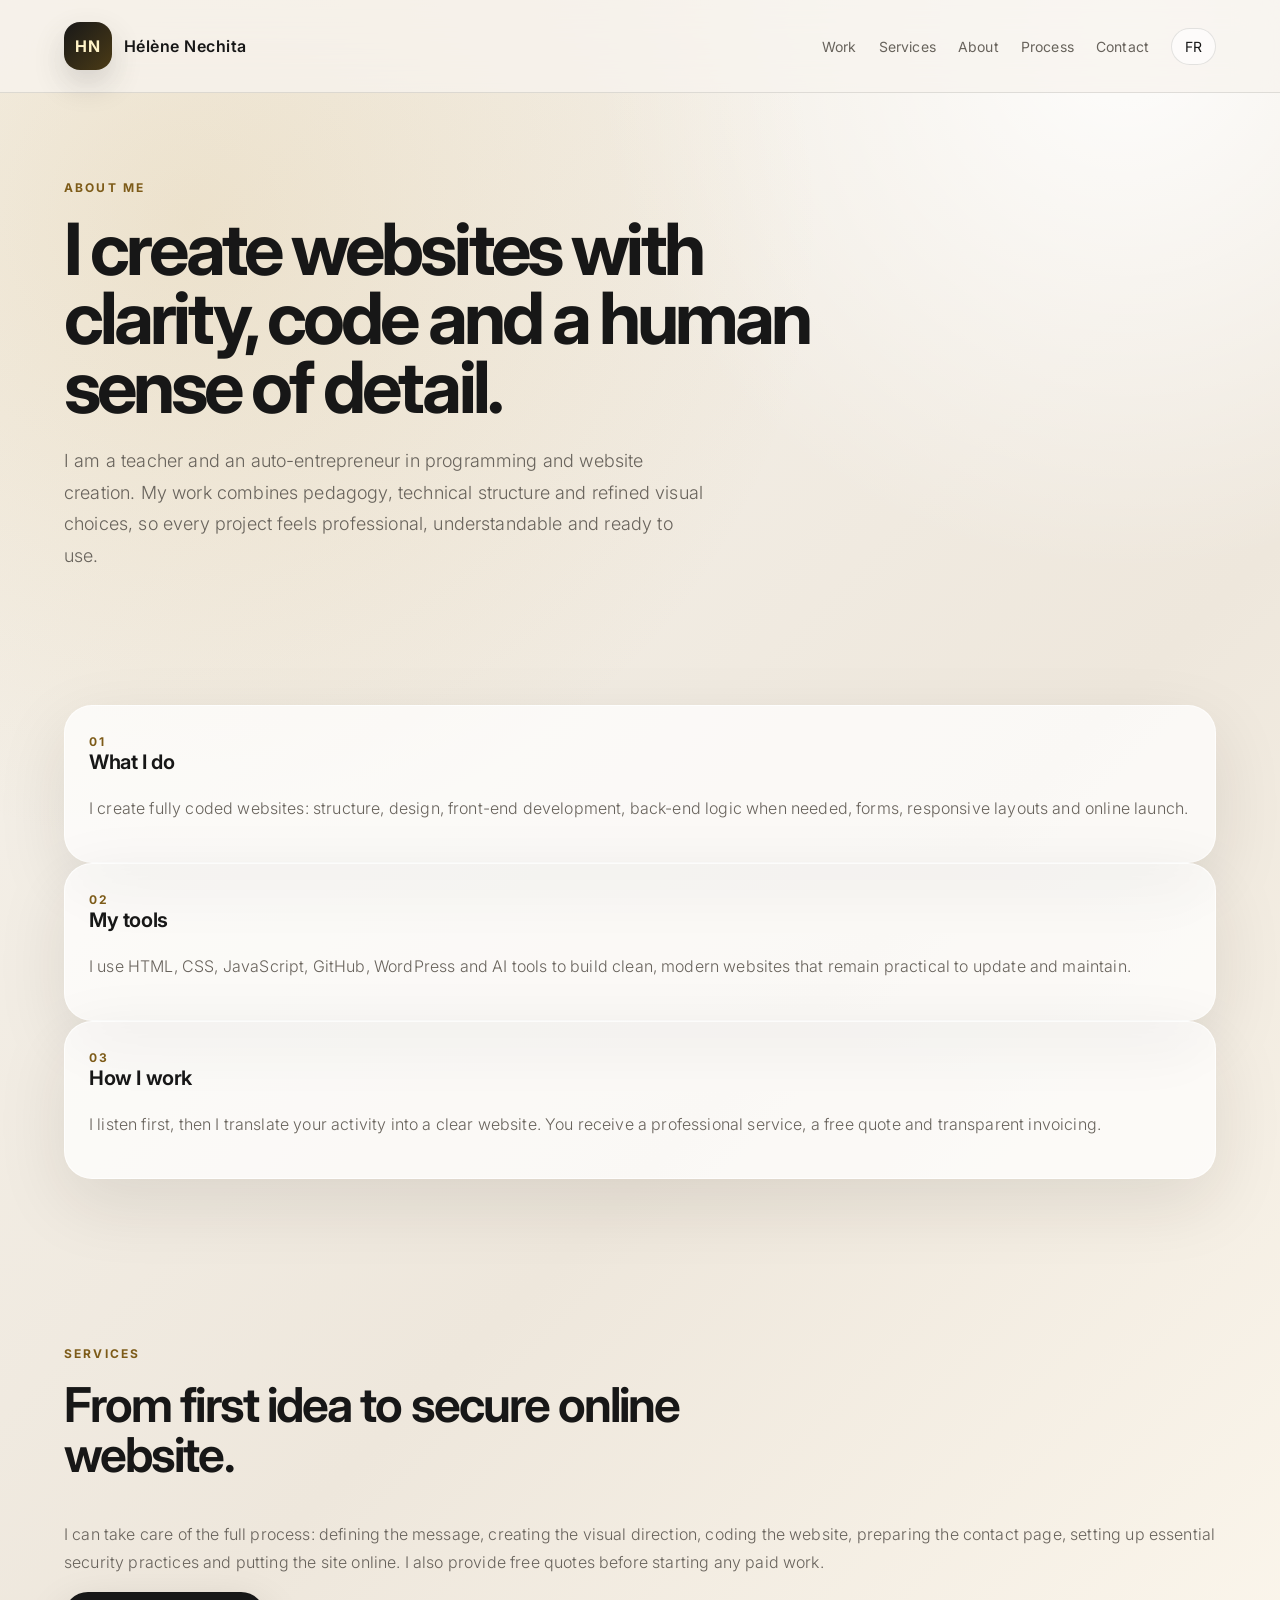
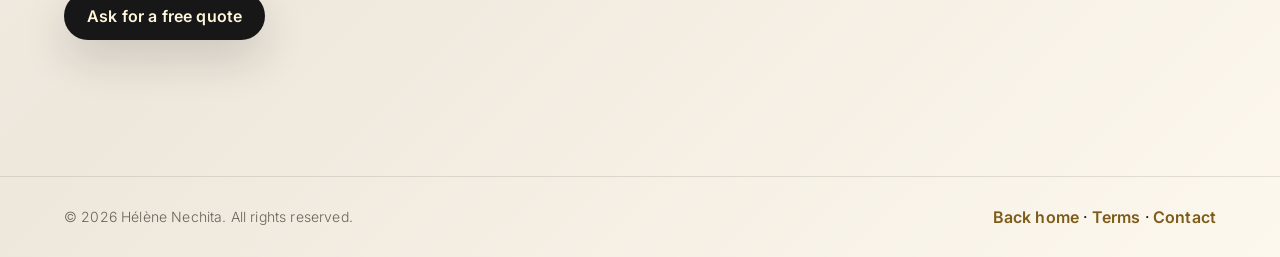
==== about.html @ f9cefbaa "Add files via upload" ====
<!DOCTYPE html>
<html lang="en">
<head>
  <meta charset="UTF-8" />
  <meta name="viewport" content="width=device-width, initial-scale=1.0" />
  <link rel="preconnect" href="https://fonts.googleapis.com">
  <link rel="preconnect" href="https://fonts.gstatic.com" crossorigin>
  <link href="https://fonts.googleapis.com/css2?family=Inter:wght@300;400;500;600;700;800&display=swap" rel="stylesheet">
  <link rel="icon" type="image/svg+xml" href="assets/favicon.svg" />
  <link rel="stylesheet" href="style.css" />
  <title>About — Hélène Nechita</title>
  <meta name="description" content="About Hélène Nechita, teacher, auto-entrepreneur, website creator and developer." />
</head>
<body>
  <div class="cursor-dot" aria-hidden="true"></div>
  <div class="cursor-ring" aria-hidden="true"></div>
  <header class="site-header">
    <a class="brand magnetic" href="index.html" aria-label="HN home">
      <span class="brand-mark">HN</span>
      <span class="brand-text">Hélène Nechita</span>
    </a>
    <nav class="main-nav" aria-label="Main navigation">
      <a href="index.html#work" data-i18n="navWork">Work</a>
      <a href="index.html#services" data-i18n="navServices">Services</a>
      <a href="about.html" data-i18n="navAbout">About</a>
      <a href="index.html#process" data-i18n="navProcess">Process</a>
      <a href="contact.html" data-i18n="navContact">Contact</a>
      <button class="lang-toggle magnetic" type="button" aria-label="Switch language">FR</button>
    </nav>
  </header>
  <main>
    <section class="contact-hero reveal">
      <p class="eyebrow" data-i18n="aboutEyebrow">About me</p>
      <h1 data-i18n="aboutTitle">I create websites with clarity, code and a human sense of detail.</h1>
      <p data-i18n="aboutCopy">I am a teacher and an auto-entrepreneur in programming and website creation. My work combines pedagogy, technical structure and refined visual choices, so every project feels professional, understandable and ready to use.</p>
    </section>
    <section class="section about-layout reveal">
      <article class="service-card">
        <span>01</span>
        <h3 data-i18n="aboutCardOneTitle">What I do</h3>
        <p data-i18n="aboutCardOne">I create fully coded websites: structure, design, front-end development, back-end logic when needed, forms, responsive layouts and online launch.</p>
      </article>
      <article class="service-card">
        <span>02</span>
        <h3 data-i18n="aboutCardTwoTitle">My tools</h3>
        <p data-i18n="aboutCardTwo">I use HTML, CSS, JavaScript, GitHub, WordPress and AI tools to build clean, modern websites that remain practical to update and maintain.</p>
      </article>
      <article class="service-card">
        <span>03</span>
        <h3 data-i18n="aboutCardThreeTitle">How I work</h3>
        <p data-i18n="aboutCardThree">I listen first, then I translate your activity into a clear website. You receive a professional service, a free quote and transparent invoicing.</p>
      </article>
    </section>
    <section class="section reveal">
      <div class="text-panel">
        <p class="eyebrow" data-i18n="aboutServicesEyebrow">Services</p>
        <h2 data-i18n="aboutServicesTitle">From first idea to secure online website.</h2>
        <p data-i18n="aboutServicesCopy">I can take care of the full process: defining the message, creating the visual direction, coding the website, preparing the contact page, setting up essential security practices and putting the site online. I also provide free quotes before starting any paid work.</p>
        <a class="btn primary magnetic" href="contact.html" data-i18n="aboutServicesButton">Ask for a free quote</a>
      </div>
    </section>
  </main>
  <footer class="site-footer">
    <p>© <span id="year"></span> Hélène Nechita. All rights reserved.</p>
    <span><a href="index.html" data-i18n="footerHome">Back home</a> · <a href="terms.html" data-i18n="footerTerms">Terms</a> · <a href="contact.html" data-i18n="footerContact">Contact</a></span>
  </footer>
  <script src="script.js"></script>
</body>
</html>
---- style.css ----
:root {
  --bg: #f7f4ee;
  --bg-soft: #fffaf2;
  --text: #171717;
  --muted: #68635c;
  --line: rgba(23, 23, 23, 0.11);
  --card: rgba(255, 255, 255, 0.72);
  --accent: #c49a44;
  --accent-dark: #7d5b18;
  --shadow: 0 24px 70px rgba(35, 28, 15, 0.10);
  --radius: 28px;
}

* { box-sizing: border-box; }
html { scroll-behavior: smooth; }
body {
  margin: 0;
  font-family: 'Inter', system-ui, -apple-system, BlinkMacSystemFont, 'Segoe UI', sans-serif;
  color: var(--text);
  background:
    radial-gradient(circle at 15% 12%, rgba(196, 154, 68, .18), transparent 32%),
    radial-gradient(circle at 88% 2%, rgba(255, 255, 255, .9), transparent 25%),
    linear-gradient(135deg, var(--bg), #eee7dc 58%, #fdf8ee);
  letter-spacing: .01em;
  cursor: none;
}

a, button, input, textarea, select { font: inherit; }
a { color: inherit; text-decoration: none; }
img { max-width: 100%; display: block; }

.cursor-dot,
.cursor-ring {
  position: fixed;
  top: 0;
  left: 0;
  pointer-events: none;
  z-index: 9999;
  transform: translate(-50%, -50%);
  opacity: 0;
}
.cursor-dot {
  width: 7px;
  height: 7px;
  border-radius: 50%;
  background: var(--accent-dark);
}
.cursor-ring {
  width: 34px;
  height: 34px;
  border: 1px solid rgba(125, 91, 24, .45);
  border-radius: 50%;
  transition: width .2s ease, height .2s ease, border-color .2s ease, background .2s ease;
  backdrop-filter: blur(2px);
}
.cursor-ring.active {
  width: 52px;
  height: 52px;
  background: rgba(196, 154, 68, .10);
  border-color: rgba(125, 91, 24, .78);
}

.site-header {
  position: sticky;
  top: 0;
  z-index: 20;
  display: flex;
  align-items: center;
  justify-content: space-between;
  gap: 24px;
  padding: 22px clamp(20px, 5vw, 68px);
  backdrop-filter: blur(20px);
  background: rgba(247, 244, 238, .76);
  border-bottom: 1px solid var(--line);
}
.brand { display: flex; align-items: center; gap: 12px; }
.brand-mark,
.panel-logo,
.preview-logo {
  display: grid;
  place-items: center;
  width: 48px;
  height: 48px;
  border-radius: 16px;
  background: linear-gradient(135deg, #181818, #4b3b16);
  color: #fff3c7;
  font-weight: 700;
  letter-spacing: .08em;
  box-shadow: 0 14px 32px rgba(24, 24, 24, .16);
}
.brand-text { font-weight: 600; letter-spacing: .03em; }
.main-nav { display: flex; align-items: center; gap: 22px; font-size: 14px; color: var(--muted); }
.main-nav a:hover { color: var(--text); }
.lang-toggle {
  border: 1px solid var(--line);
  background: rgba(255,255,255,.55);
  border-radius: 999px;
  padding: 9px 13px;
  color: var(--text);
  cursor: none;
}

main { padding: 0 clamp(20px, 5vw, 68px) 54px; }
.section-grid,
.section,
.cta,
.contact-hero,
.contact-layout { max-width: 1180px; margin: 0 auto; }
.hero {
  min-height: calc(100vh - 94px);
  display: grid;
  grid-template-columns: 1.05fr .95fr;
  align-items: center;
  gap: clamp(34px, 7vw, 88px);
  padding: 62px 0;
}
.eyebrow {
  margin: 0 0 16px;
  color: var(--accent-dark);
  text-transform: uppercase;
  font-size: 12px;
  font-weight: 700;
  letter-spacing: .18em;
}
h1, h2, h3, p { margin-top: 0; }
h1 {
  font-size: clamp(39px, 6vw, 72px);
  line-height: .96;
  letter-spacing: -.055em;
  font-weight: 700;
  max-width: 820px;
  margin-bottom: 24px;
}
h2 {
  font-size: clamp(30px, 4vw, 48px);
  line-height: 1.04;
  letter-spacing: -.04em;
  font-weight: 650;
  max-width: 760px;
}
h3 { font-size: 20px; font-weight: 650; letter-spacing: -.02em; }
p { color: var(--muted); line-height: 1.75; font-weight: 300; }
.hero-copy { max-width: 610px; font-size: 18px; }
.hero-actions { display: flex; flex-wrap: wrap; gap: 14px; margin-top: 30px; }
.btn {
  display: inline-flex;
  align-items: center;
  justify-content: center;
  min-height: 48px;
  padding: 0 22px;
  border-radius: 999px;
  border: 1px solid var(--line);
  font-weight: 600;
  cursor: none;
  transition: transform .25s ease, box-shadow .25s ease, background .25s ease;
}
.btn:hover { transform: translateY(-2px); }
.btn.primary { background: #171717; color: #fff6dc; box-shadow: 0 18px 45px rgba(23,23,23,.16); }
.btn.ghost { background: rgba(255,255,255,.55); }

.hero-card {
  position: relative;
  overflow: hidden;
  min-height: 520px;
  border-radius: 38px;
  background: linear-gradient(160deg, rgba(255,255,255,.88), rgba(255,246,224,.62));
  border: 1px solid rgba(255,255,255,.7);
  box-shadow: var(--shadow);
  padding: 26px;
}
.hero-card::before {
  content: "";
  position: absolute;
  inset: 90px 28px 28px;
  border-radius: 30px;
  border: 1px solid var(--line);
  background: linear-gradient(135deg, rgba(255,255,255,.72), rgba(196,154,68,.12));
}
.browser-top { position: relative; display: flex; gap: 8px; z-index: 1; }
.browser-top span { width: 10px; height: 10px; border-radius: 50%; background: rgba(23,23,23,.18); }
.preview-logo { position: absolute; z-index: 1; top: 146px; left: 50%; transform: translateX(-50%); width: 112px; height: 112px; border-radius: 34px; font-size: 28px; }
.preview-lines { position: absolute; z-index: 1; left: 66px; right: 66px; bottom: 92px; display: grid; gap: 18px; }
.preview-lines i { height: 12px; border-radius: 999px; background: rgba(23,23,23,.12); }
.preview-lines i:nth-child(2) { width: 74%; }
.preview-lines i:nth-child(3) { width: 52%; }
.preview-orbit { position:absolute; width: 260px; height:260px; border-radius:50%; border:1px solid rgba(196,154,68,.45); right:-48px; bottom:-42px; animation: float 6s ease-in-out infinite; }

.section { padding: 82px 0; }
.intro { font-size: clamp(22px, 3vw, 36px); max-width: 1000px; }
.intro p { color: var(--text); line-height: 1.35; font-weight: 300; letter-spacing: -.03em; }
.section-heading { display: flex; justify-content: space-between; gap: 28px; margin-bottom: 34px; }
.work-grid, .services-grid { display: grid; grid-template-columns: repeat(3, 1fr); gap: 22px; }
.work-card, .service-card, .contact-form, .contact-panel {
  border: 1px solid rgba(255,255,255,.70);
  background: var(--card);
  border-radius: var(--radius);
  box-shadow: var(--shadow);
  padding: 24px;
  backdrop-filter: blur(18px);
}
.work-card { min-height: 440px; display: flex; flex-direction: column; }
.work-visual {
  min-height: 190px;
  border-radius: 22px;
  margin-bottom: 24px;
  display: grid;
  place-items: center;
  background: #fff;
  border: 1px solid var(--line);
  font-weight: 750;
  letter-spacing: .08em;
}
.work-visual.irreallab { background: #121212; color: #d6ff31; text-align: center; }
.work-visual.light { background: linear-gradient(135deg, #fff, #f2e6cb); color: #7d5b18; }
.work-visual.shop { background: linear-gradient(135deg, #eee9df, #ffffff); color: #171717; }
.work-card a { margin-top: auto; color: var(--accent-dark); font-weight: 650; }
.service-card span { color: var(--accent-dark); font-weight: 700; letter-spacing: .16em; font-size: 12px; }
.timeline { display: grid; grid-template-columns: repeat(3, 1fr); border: 1px solid var(--line); border-radius: var(--radius); overflow: hidden; background: rgba(255,255,255,.5); }
.timeline div { padding: 26px; border-right: 1px solid var(--line); }
.timeline div:last-child { border-right: 0; }
.timeline strong { display: block; margin-bottom: 10px; }
.cta { margin-top: 48px; padding: clamp(34px, 6vw, 70px); border-radius: 38px; background: #171717; color: #fff7dd; box-shadow: var(--shadow); }
.cta p { color: #d8c999; }
.cta h2 { color: #fff7dd; }
.cta .btn.primary { background: #fff7dd; color: #171717; }

.contact-hero { padding: 84px 0 34px; }
.contact-hero h1 { max-width: 760px; }
.contact-hero p:last-child { max-width: 640px; font-size: 18px; }
.contact-layout { display: grid; grid-template-columns: 1.25fr .75fr; gap: 24px; align-items: start; padding-bottom: 80px; }
.contact-form { display: grid; gap: 18px; }
label { display: grid; gap: 8px; color: var(--text); font-weight: 600; }
input, textarea, select {
  width: 100%;
  border: 1px solid var(--line);
  background: rgba(255,255,255,.70);
  border-radius: 18px;
  padding: 15px 16px;
  color: var(--text);
  outline: none;
  cursor: none;
}
textarea { resize: vertical; }
input:focus, textarea:focus, select:focus { border-color: rgba(125, 91, 24, .55); box-shadow: 0 0 0 4px rgba(196,154,68,.10); }
.form-note { font-size: 13px; margin: 0; }
.contact-panel { position: sticky; top: 114px; }
.panel-logo { width: 84px; height: 84px; border-radius: 28px; margin-bottom: 26px; font-size: 24px; }
.contact-panel a { color: var(--accent-dark); font-weight: 650; }
.site-footer {
  display: flex;
  justify-content: space-between;
  align-items: center;
  gap: 20px;
  padding: 28px clamp(20px, 5vw, 68px);
  border-top: 1px solid var(--line);
}
.site-footer p { margin: 0; font-size: 14px; }
.site-footer a { font-weight: 600; color: var(--accent-dark); }
.reveal { opacity: 0; transform: translateY(18px); transition: opacity .8s ease, transform .8s ease; }
.reveal.visible { opacity: 1; transform: translateY(0); }
@keyframes float { 0%,100%{ transform: translateY(0); } 50%{ transform: translateY(-18px); } }

@media (max-width: 900px) {
  body { cursor: auto; }
  .cursor-dot, .cursor-ring { display: none; }
  .site-header { align-items: flex-start; flex-direction: column; }
  .main-nav { width: 100%; overflow-x: auto; padding-bottom: 4px; gap: 16px; }
  .hero { grid-template-columns: 1fr; min-height: auto; }
  .hero-card { min-height: 380px; }
  .work-grid, .services-grid, .timeline, .contact-layout { grid-template-columns: 1fr; }
  .timeline div { border-right: 0; border-bottom: 1px solid var(--line); }
  .timeline div:last-child { border-bottom: 0; }
  .contact-panel { position: static; }
}
@media (max-width: 560px) {
  main { padding-left: 16px; padding-right: 16px; }
  .site-header { padding: 18px 16px; }
  .brand-text { display: none; }
  h1 { font-size: 40px; letter-spacing: -.05em; }
  h2 { font-size: 30px; }
  .hero { padding-top: 44px; }
  .section { padding: 58px 0; }
  .hero-actions { align-items: stretch; flex-direction: column; }
  .btn { width: 100%; }
  .site-footer { flex-direction: column; align-items: flex-start; padding-left: 16px; padding-right: 16px; }
}


/* Modern refined effects added without changing the structure */
.brand-mark, .panel-logo, .preview-logo {
  position: relative;
  overflow: hidden;
}
.brand-mark::after, .panel-logo::after, .preview-logo::after {
  content: "";
  position: absolute;
  inset: -60%;
  background: linear-gradient(115deg, transparent 35%, rgba(255,255,255,.32), transparent 65%);
  transform: translateX(-80%) rotate(18deg);
  animation: logoSheen 5.5s ease-in-out infinite;
}
.hero-card, .work-card, .service-card, .contact-form, .contact-panel, .timeline, .cta {
  transition: transform .35s ease, box-shadow .35s ease, border-color .35s ease, background .35s ease;
}
.hero-card:hover, .work-card:hover, .service-card:hover, .contact-form:hover, .contact-panel:hover {
  transform: translateY(-6px);
  box-shadow: 0 30px 90px rgba(35, 28, 15, 0.14);
  border-color: rgba(196, 154, 68, .28);
}
.work-visual {
  position: relative;
  overflow: hidden;
  transition: transform .35s ease, filter .35s ease, border-color .35s ease;
}
.work-visual::after {
  content: "";
  position: absolute;
  inset: 0;
  background: radial-gradient(circle at 25% 15%, rgba(255,255,255,.35), transparent 34%);
  opacity: .7;
  pointer-events: none;
}
.work-card:hover .work-visual { transform: scale(.985); filter: saturate(1.08); }
.work-visual.irreallab {
  color: #d6ff31;
  text-shadow: 0 0 18px rgba(214, 255, 49, .22);
}
.work-visual.irreallab:hover {
  border-color: rgba(214, 255, 49, .42);
}
.btn { position: relative; overflow: hidden; }
.btn::after {
  content: "";
  position: absolute;
  inset: 0;
  background: linear-gradient(115deg, transparent 30%, rgba(255,255,255,.22), transparent 70%);
  transform: translateX(-120%);
  transition: transform .55s ease;
}
.btn:hover::after { transform: translateX(120%); }
.reveal { filter: blur(8px); }
.reveal.visible { filter: blur(0); }
.preview-lines i {
  transform-origin: left center;
  animation: softPulse 4.8s ease-in-out infinite;
}
.preview-lines i:nth-child(2) { animation-delay: .25s; }
.preview-lines i:nth-child(3) { animation-delay: .5s; }
.preview-orbit { animation: float 6s ease-in-out infinite, rotateOrb 18s linear infinite; }
@keyframes logoSheen {
  0%, 55% { transform: translateX(-85%) rotate(18deg); }
  75%, 100% { transform: translateX(85%) rotate(18deg); }
}
@keyframes softPulse {
  0%,100% { transform: scaleX(1); opacity: .75; }
  50% { transform: scaleX(.82); opacity: 1; }
}
@keyframes rotateOrb {
  from { rotate: 0deg; }
  to { rotate: 360deg; }
}
@media (prefers-reduced-motion: reduce) {
  *, *::before, *::after {
    animation-duration: .01ms !important;
    animation-iteration-count: 1 !important;
    scroll-behavior: auto !important;
    transition-duration: .01ms !important;
  }
}
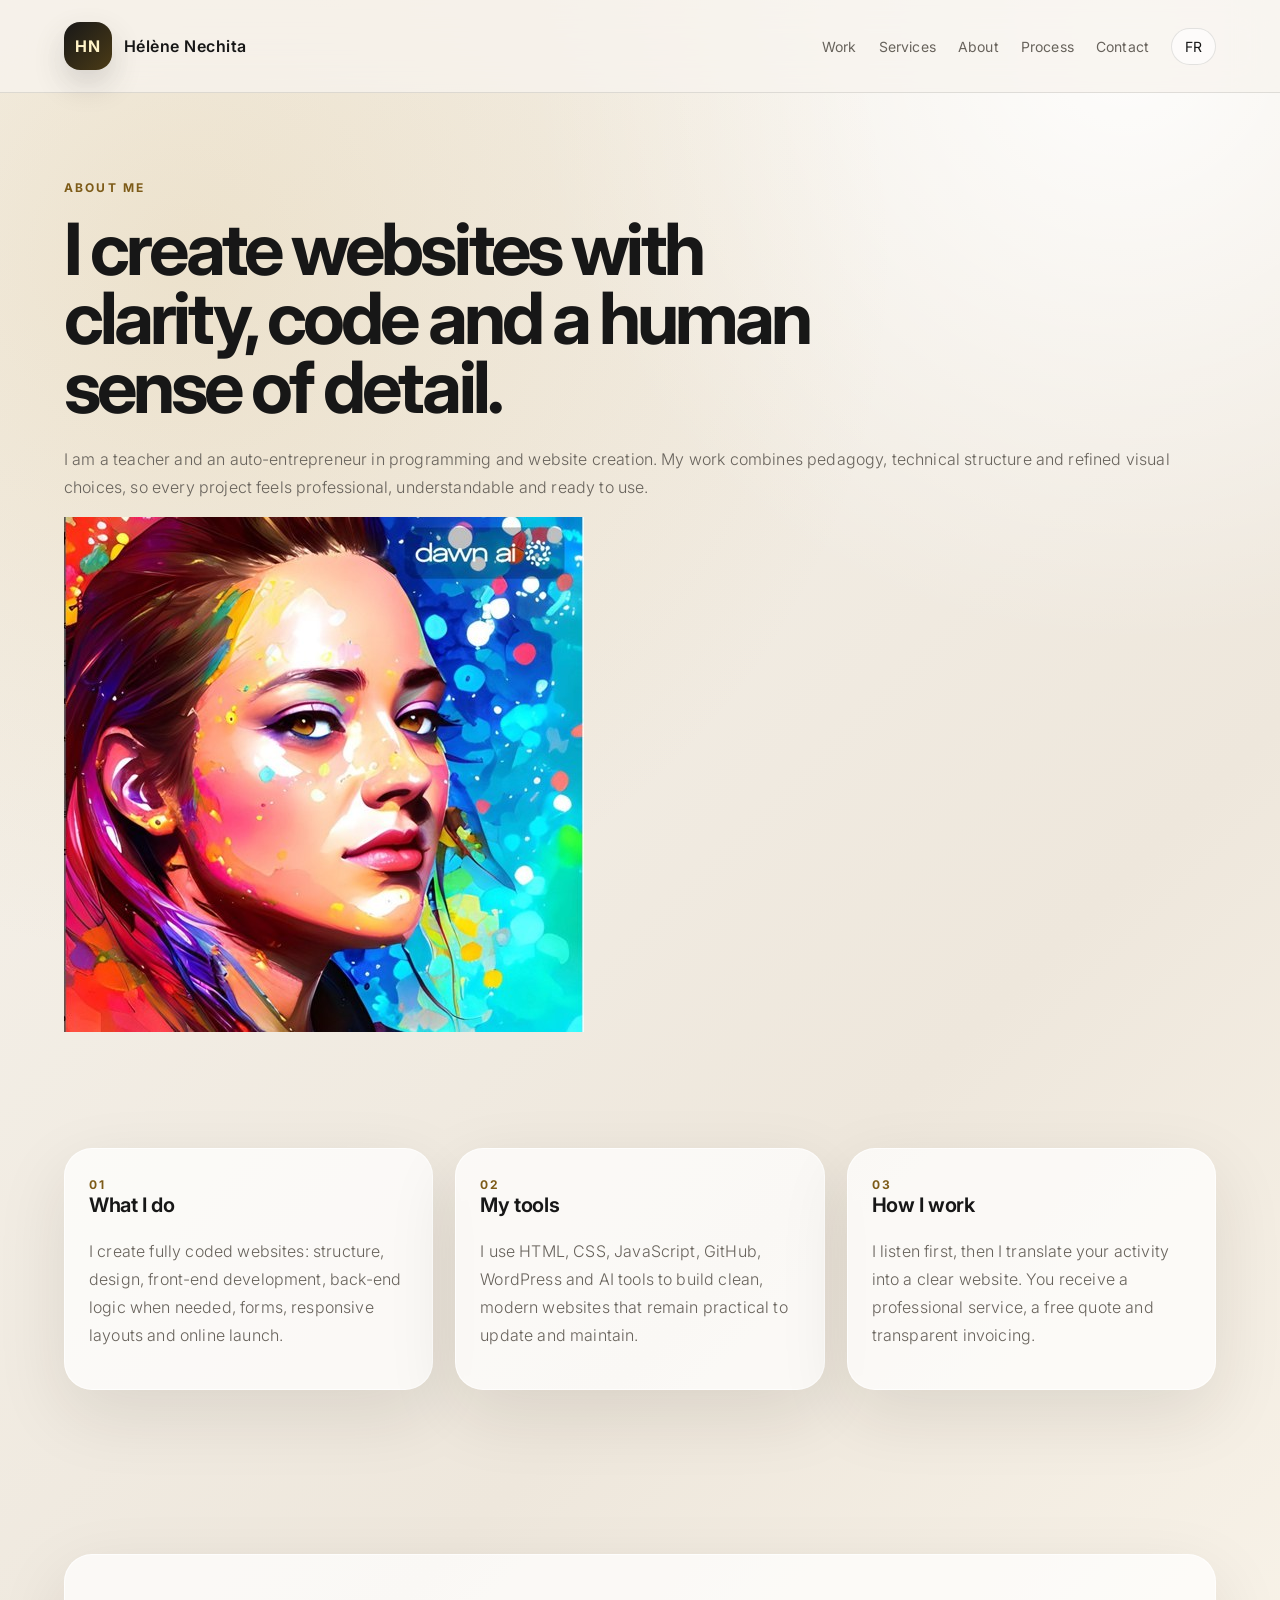
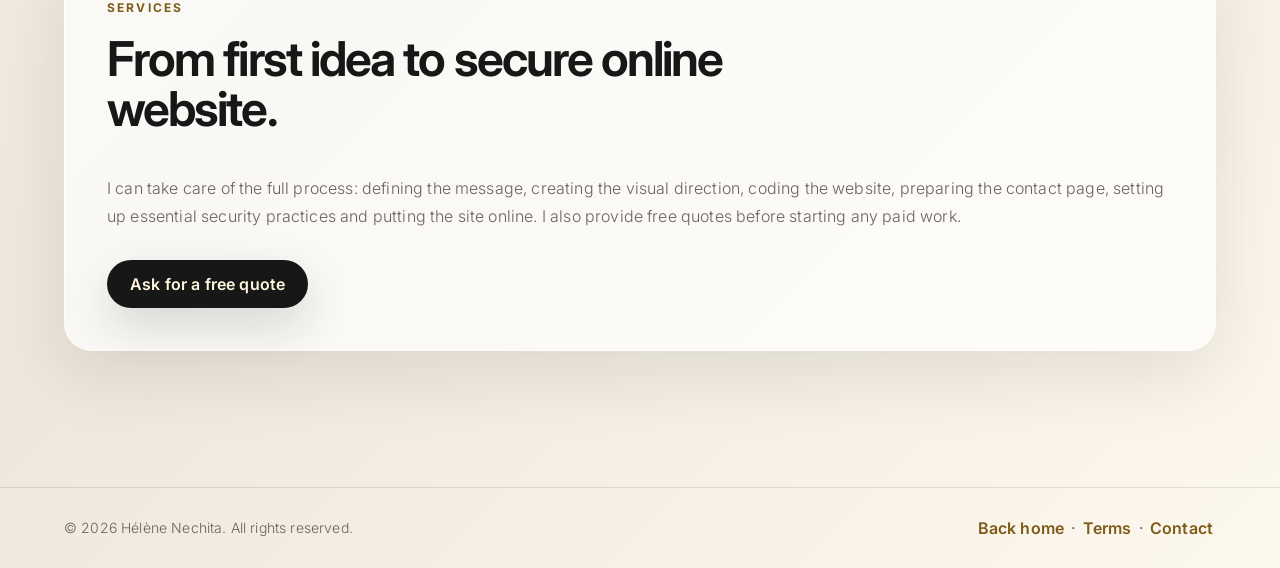
==== commit 745d1882: "Add profile photo section in about.html" ====
--- a/about.html
+++ b/about.html
@@ -33,6 +33,9 @@
       <p class="eyebrow" data-i18n="aboutEyebrow">About me</p>
       <h1 data-i18n="aboutTitle">I create websites with clarity, code and a human sense of detail.</h1>
       <p data-i18n="aboutCopy">I am a teacher and an auto-entrepreneur in programming and website creation. My work combines pedagogy, technical structure and refined visual choices, so every project feels professional, understandable and ready to use.</p>
+      <div class="about-photo-frame" aria-label="Portrait of Hélène Nechita">
+        <img src="assets/profile-photo.jpg" alt="Portrait of Hélène Nechita" loading="lazy">
+      </div>
     </section>
     <section class="section about-layout reveal">
       <article class="service-card">
--- a/style.css
+++ b/style.css
@@ -367,3 +367,58 @@
     transition-duration: .01ms !important;
   }
 }
+
+
+/* Title hover animation and new page sections */
+h1, h2, h3, .brand-text {
+  transition: letter-spacing .32s ease, transform .32s ease, color .32s ease, text-shadow .32s ease;
+}
+h1:hover, h2:hover, h3:hover {
+  letter-spacing: -.018em;
+  transform: translateX(4px);
+  color: #111;
+  text-shadow: 0 12px 34px rgba(196, 154, 68, .18);
+}
+.eyebrow:hover {
+  letter-spacing: .24em;
+  transition: letter-spacing .32s ease;
+}
+.about-teaser {
+  display: grid;
+  grid-template-columns: .9fr 1.2fr auto;
+  gap: 24px;
+  align-items: center;
+  border: 1px solid rgba(255,255,255,.70);
+  background: rgba(255,255,255,.52);
+  border-radius: var(--radius);
+  box-shadow: var(--shadow);
+  padding: 28px;
+  backdrop-filter: blur(18px);
+}
+.about-teaser p { margin-bottom: 0; }
+.about-layout {
+  display: grid;
+  grid-template-columns: repeat(3, 1fr);
+  gap: 22px;
+}
+.text-panel {
+  border: 1px solid rgba(255,255,255,.70);
+  background: var(--card);
+  border-radius: var(--radius);
+  box-shadow: var(--shadow);
+  padding: clamp(24px, 4vw, 42px);
+  backdrop-filter: blur(18px);
+}
+.text-panel .btn { margin-top: 14px; }
+.terms-list {
+  display: grid;
+  gap: 20px;
+}
+.site-footer span { color: var(--muted); }
+.site-footer span a { margin: 0 3px; }
+@media (max-width: 900px) {
+  .about-teaser, .about-layout { grid-template-columns: 1fr; }
+}
+@media (max-width: 560px) {
+  h1:hover, h2:hover, h3:hover { transform: none; }
+}
